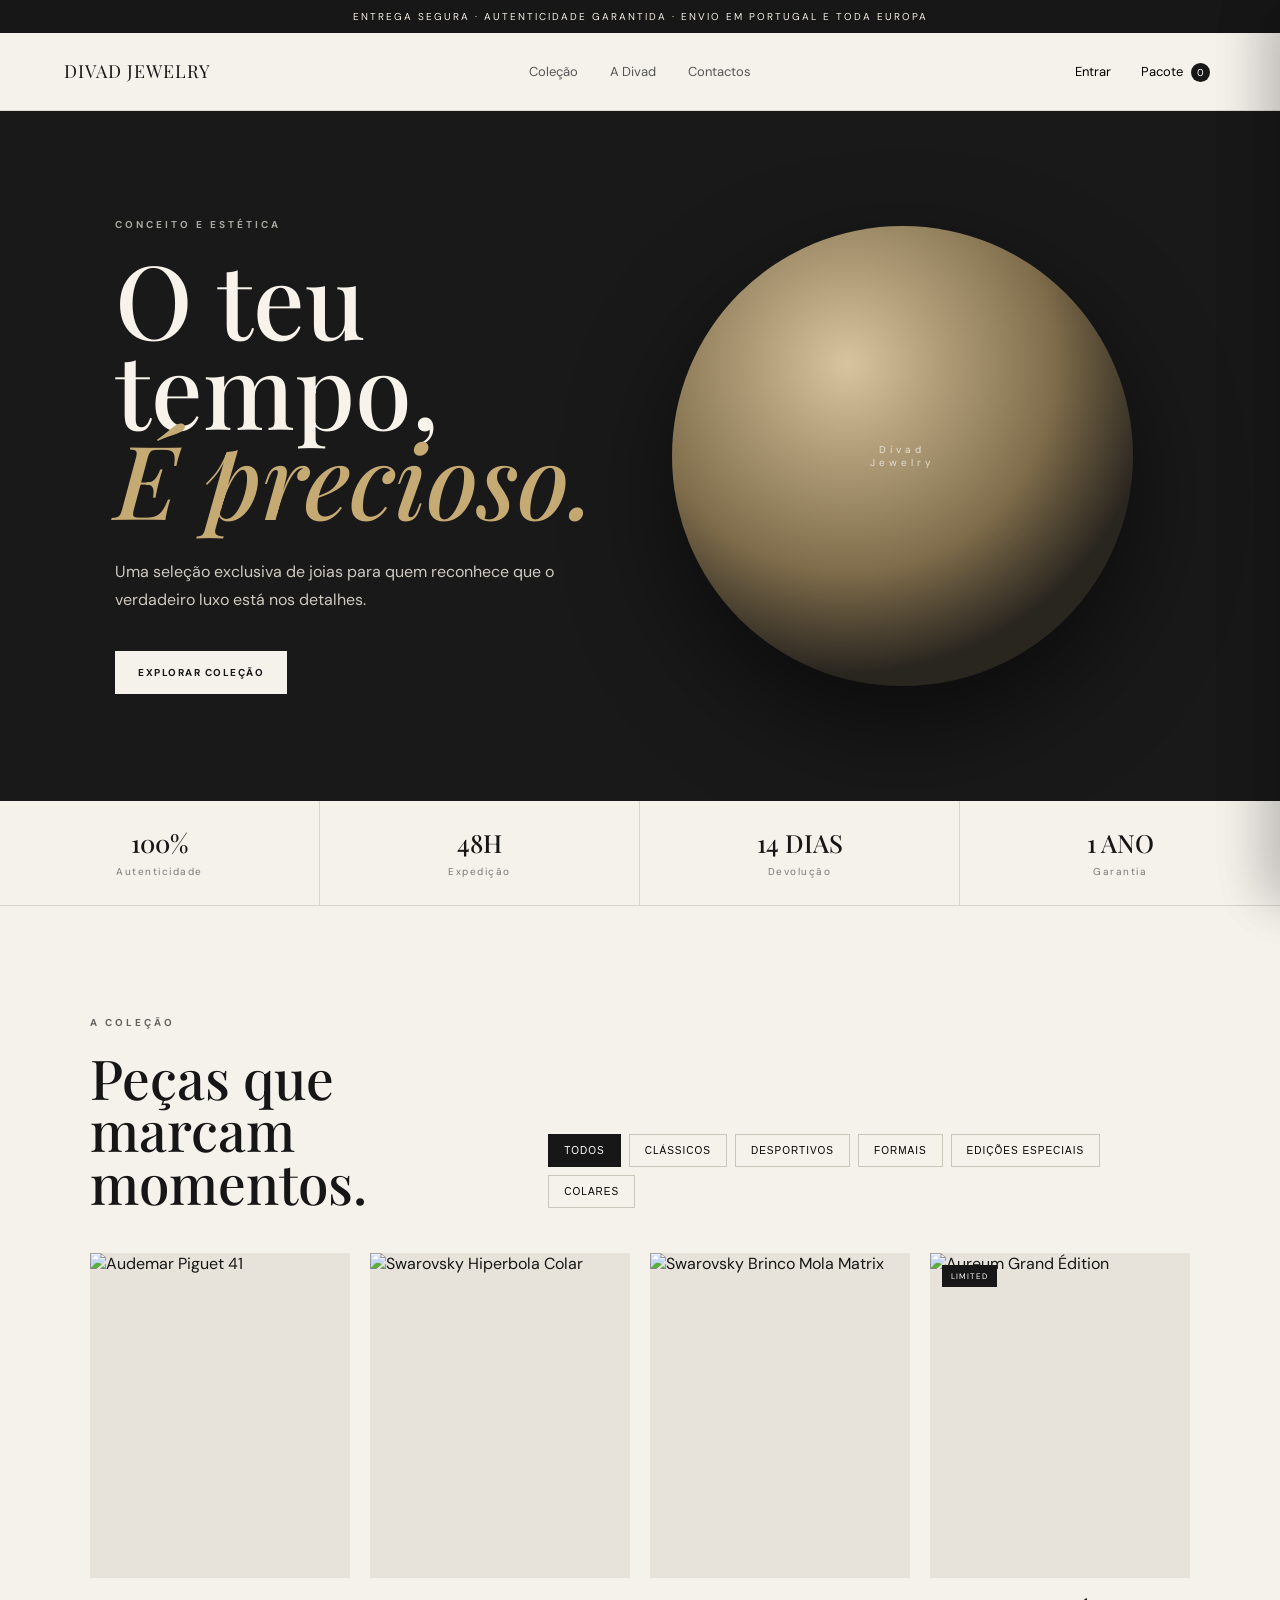
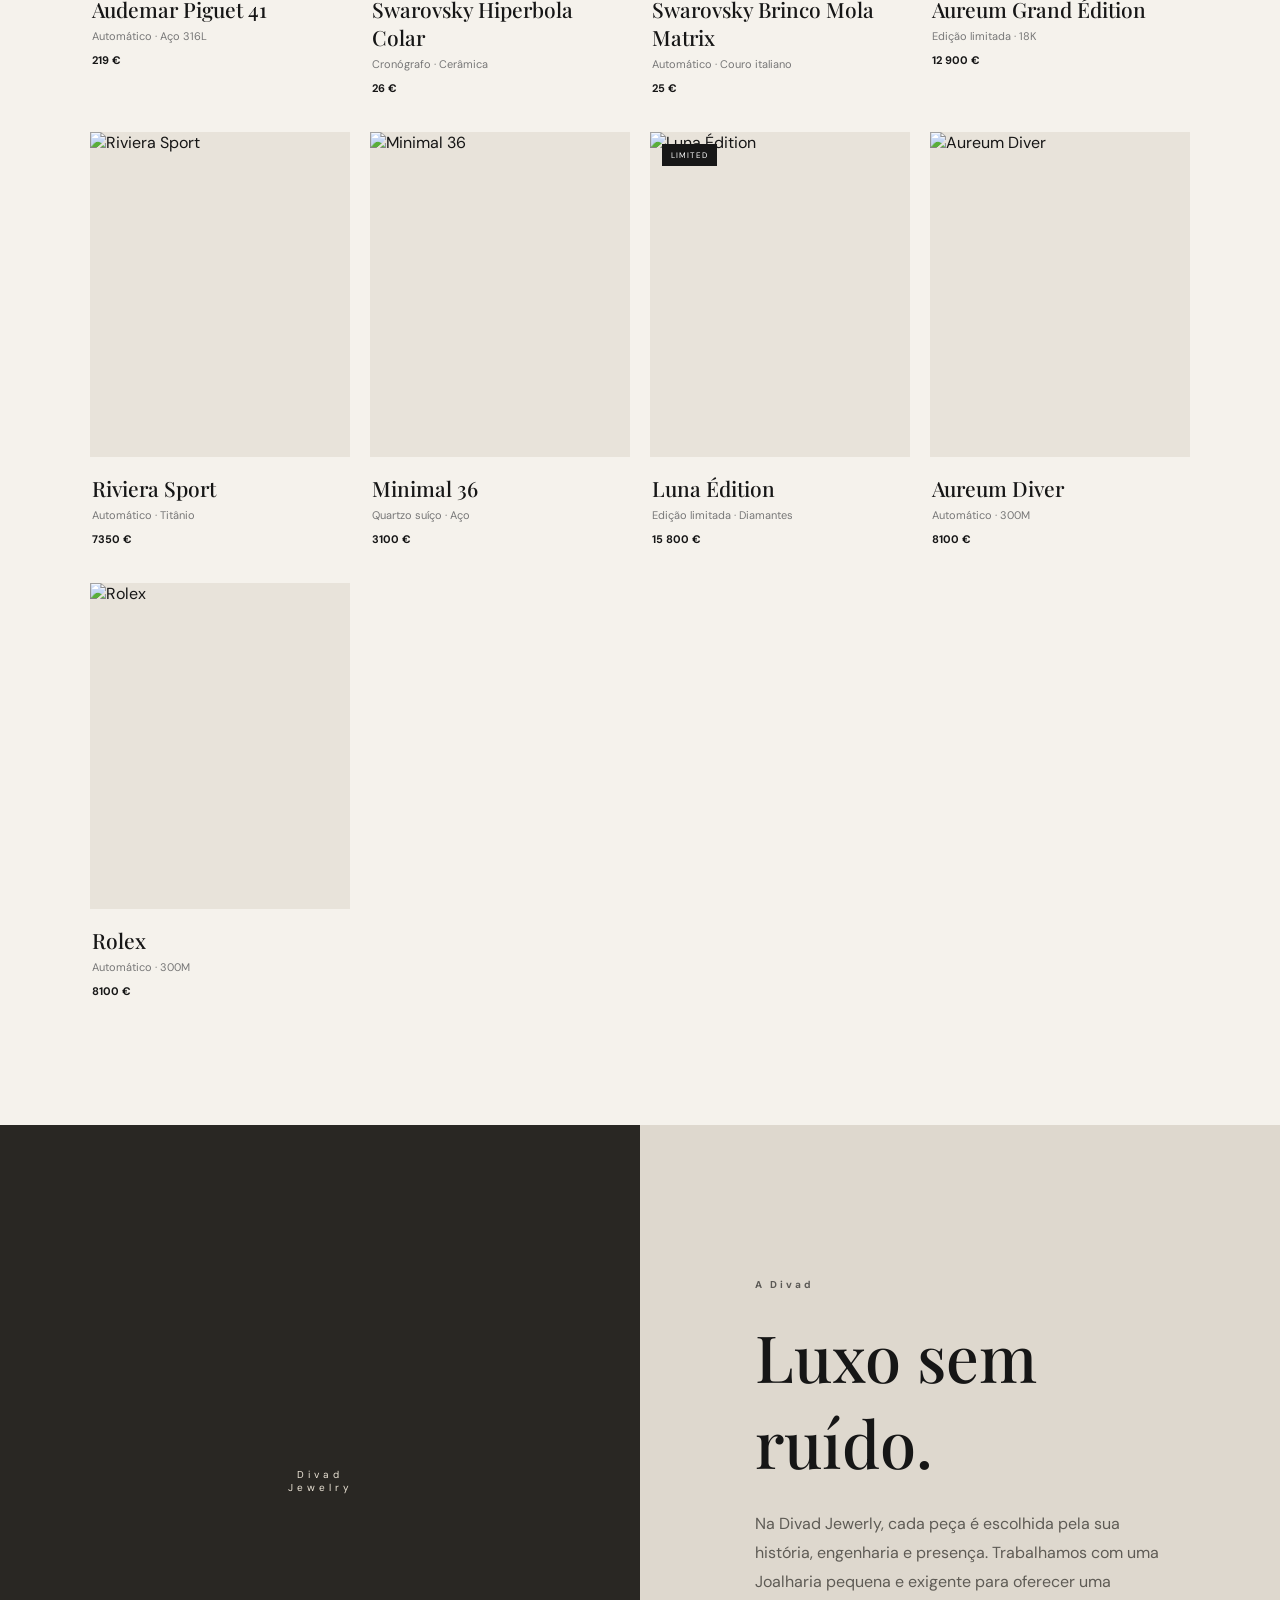
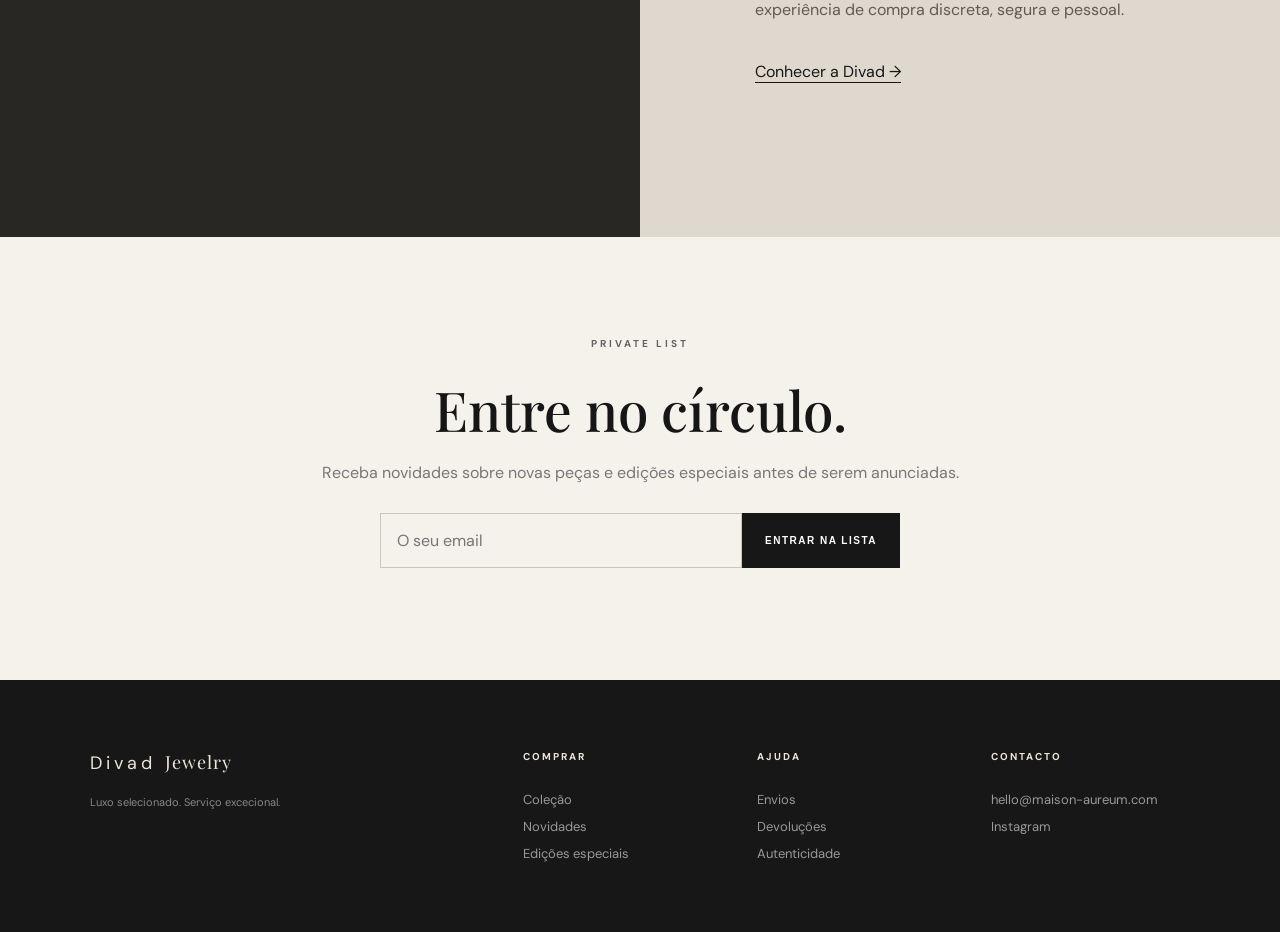
==== index.html @ ce894378 "Add files via upload" ====
<!DOCTYPE html>
<html lang="pt-PT">
<head>
  <meta charset="UTF-8">
  <meta name="viewport" content="width=device-width, initial-scale=1.0">
  <meta name="description" content="Maison Aureum — relógios de luxo selecionados.">
  <title>Divad Jewerly — Relógios de Luxo</title>
  <link rel="preconnect" href="https://fonts.googleapis.com">
  <link rel="preconnect" href="https://fonts.gstatic.com" crossorigin>
  <link href="https://fonts.googleapis.com/css2?family=DM+Sans:wght@400;500;600;700&family=Playfair+Display:wght@500;600&display=swap" rel="stylesheet">
  <link rel="stylesheet" href="style.css">
  <script src="https://identity.netlify.com/v1/netlify-identity-widget.js"></script>
</head>
<body>
  <div class="announcement">ENTREGA SEGURA · AUTENTICIDADE GARANTIDA · ENVIO EM PORTUGAL E TODA EUROPA </div>

  <header class="header">
    <a class="logo" href="#"><span> DIVAD JEWELRY</span></a>
    <nav>
      <a href="#colecao">Coleção</a>
      <a href="#sobre">A Divad</a>
      <a href="#contactos">Contactos</a>
    </nav>
    <div class="header-actions">
      <button class="cart-btn" id="accountBtn">Entrar</button>
      <button class="cart-btn" id="openCart">Pacote <span id="cartCount">0</span></button>
    </div>
  </header>

  <main>
    <section class="hero">
      <div class="hero-copy">
        <p class="eyebrow">CONCEITO E ESTÉTICA </p>
        <h1>O teu tempo,<br><em>É precioso.</em></h1>
        <p>Uma seleção exclusiva de joias para quem reconhece que o verdadeiro luxo está nos detalhes.</p>
        <a class="btn btn-light" href="#colecao">Explorar coleção</a>
      </div>
      <div class="hero-watch">
        <div class="watch-orb"></div>
        <div class="watch-placeholder">Divad <br>Jewelry</div>
      </div>
    </section>

    <section class="trust">
      <div><strong>100%</strong><span>Autenticidade</span></div>
      <div><strong>48H</strong><span>Expedição</span></div>
      <div><strong>14 DIAS</strong><span>Devolução</span></div>
      <div><strong>1 ANO</strong><span>Garantia</span></div>
    </section>

    <section class="collection" id="colecao">
      <div class="section-head">
        <div>
          <p class="eyebrow">A COLEÇÃO</p>
          <h2>Peças que marcam<br>momentos.</h2>
        </div>
        <div class="filters">
          <button class="filter active" data-filter="all">Todos</button>
          <button class="filter" data-filter="classic">Clássicos</button>
          <button class="filter" data-filter="sport">Desportivos</button>
           <button class="filter" data-filter="sport">Formais</button>
          <button class="filter" data-filter="limited">Edições especiais</button>
           <button class="filter" data-filter="colares">Colares</button>
        </div>
      </div>
      <div class="products" id="products"></div>
    </section>

    <section class="editorial" id="sobre">
      <div class="editorial-image">Divad<br>Jewelry</div>
      <div class="editorial-copy">
        <p class="eyebrow">A Divad</p>
        <h2>Luxo sem ruído.</h2>
        <p>Na Divad Jewerly, cada peça é escolhida pela sua história, engenharia e presença. Trabalhamos com uma Joalharia pequena e exigente para oferecer uma experiência de compra discreta, segura e pessoal.</p>
        <a class="text-link" href="#contactos">Conhecer a Divad →</a>
      </div>
    </section>

    <section class="newsletter">
      <p class="eyebrow">PRIVATE LIST</p>
      <h2>Entre no círculo.</h2>
      <p>Receba novidades sobre novas peças e edições especiais antes de serem anunciadas.</p>
      <form id="newsletterForm">
        <input type="email" placeholder="O seu email" required>
        <button class="btn btn-dark" type="submit">Entrar na lista</button>
      </form>
      <small id="newsletterMsg"></small>
    </section>
  </main>

  <footer id="contactos">
    <div class="footer-brand">Divad <span>Jewelry</span><p>Luxo selecionado. Serviço excecional.</p></div>
    <div><h4>Comprar</h4><a href="#colecao">Coleção</a><a href="#">Novidades</a><a href="#">Edições especiais</a></div>
    <div><h4>Ajuda</h4><a href="#">Envios</a><a href="#">Devoluções</a><a href="#">Autenticidade</a></div>
    <div><h4>Contacto</h4><a href="mailto:hello@maison-aureum.com">hello@maison-aureum.com</a><a href="https://www.instagram.com/divadjewerly.pt?utm_source=ig_web_button_share_sheet&stkn=ZDNlZDc0MzIxNw==">Instagram</a><a 
  </footer>

  <aside class="cart" id="cart">
    <div class="cart-head"><h3>O seu saco</h3><button id="closeCart">×</button></div>
    <div id="cartItems" class="cart-items"><p class="empty">O seu saco está vazio.</p></div>
    <div class="cart-total"><span>Total</span><strong id="cartTotal">€0</strong></div>
    <button class="btn btn-dark checkout" id="checkout">Finalizar compra</button>
    <small class="checkout-note">Pagamento seguro via PayPal ou MB WAY.</small>
  </aside>
  <aside class="cart account" id="accountPanel">
    <div class="cart-head"><h3>A minha conta</h3><button id="closeAccount">×</button></div>
    <div class="cart-items account-body">
      <p class="account-email" id="accountEmail"></p>
      <form id="profileForm">
        <label>Nome completo<input id="pf-name" type="text" autocomplete="name"></label>
        <label>Telefone<input id="pf-phone" type="tel" autocomplete="tel"></label>
        <label>Morada<input id="pf-address" type="text" autocomplete="street-address"></label>
        <label>Código Postal<input id="pf-zip" type="text" autocomplete="postal-code"></label>
        <label>Cidade<input id="pf-city" type="text" autocomplete="address-level2"></label>
        <label>País<input id="pf-country" type="text" autocomplete="country-name"></label>
        <button class="btn btn-dark" type="submit">Guardar dados</button>
        <small id="profileMsg"></small>
      </form>
    </div>
    <button class="text-link logout-link" id="logoutBtn">Terminar sessão</button>
  </aside>

  <div class="pquick" id="checkoutModal">
    <div class="pquick-box checkout-box">
      <button class="pquick-close" id="checkoutClose" aria-label="Fechar">×</button>
      <div class="checkout-content">
        <h3>Finalizar compra</h3>
        <p class="checkout-total">Total a pagar: <strong id="checkoutTotal">€0</strong></p>
        <div class="pay-methods">
          <button class="pay-method-btn" data-method="paypal">PayPal</button>
          <button class="pay-method-btn" data-method="mbway">MB WAY</button>
        </div>
        <div id="payPaypalBox" class="pay-box">
          <div id="paypal-button-container"></div>
        </div>
        <div id="payMbwayBox" class="pay-box">
          <label>Número de telemóvel (MB WAY)<input id="mbwayPhone" type="tel" placeholder="9xxxxxxxx" maxlength="9"></label>
          <button class="btn btn-dark" id="mbwayPayBtn">Pedir pagamento</button>
          <p id="mbwayStatus"></p>
        </div>
        <p id="checkoutMsg"></p>
      </div>
    </div>
  </div>

  <div class="overlay" id="overlay"></div>

  <div class="pquick" id="pquick">
    <div class="pquick-box">
      <button class="pquick-close" id="pquickClose" aria-label="Fechar">×</button>
      <div class="pquick-gallery">
        <div class="pquick-main">
          <img id="pquickMainImg" src="" alt="">
          <div class="pquick-nav" id="pquickNav">
            <button id="pquickPrev" aria-label="Foto anterior">‹</button>
            <button id="pquickNext" aria-label="Foto seguinte">›</button>
          </div>
        </div>
        <div class="pquick-thumbs" id="pquickThumbs"></div>
      </div>
      <div class="pquick-info">
        <h3 id="pquickName"></h3>
        <p id="pquickDesc"></p>
        <p class="price" id="pquickPrice"></p>
        <button class="btn btn-dark" id="pquickAdd">Adicionar ao saco</button>
      </div>
    </div>
  </div>

  <script src="script.js"></script>
</body>
</html>
---- style.css ----
*{box-sizing:border-box}html
{scroll-behavior:smooth}
body{margin:0;background:#f5f2ec;color:#161616;font-family:"DM Sans",sans-serif}
.announcement{background:#171717;color:#f4efe5;text-align:center;font-size:10px;letter-spacing:2px;padding:10px}
.header{height:78px;padding:0 5vw;display:flex;align-items:center;justify-content:space-between;border-bottom:1px solid #ddd7cd;background:#f5f2ec;position:sticky;top:0;z-index:10}
.logo{font-size:18px;letter-spacing:4px;color:#171717;text-decoration:none}
.logo span,.footer-brand span{font-family:"Playfair Display",serif;letter-spacing:1px}
nav{display:flex;gap:32px}
nav a,.footer-brand~div a{color:#555;text-decoration:none;font-size:13px}
.cart-btn{border:0;background:none;cursor:pointer;font:inherit;font-size:13px}
.cart-btn span{background:#171717;color:white;border-radius:50%;font-size:10px;padding:3px 6px;margin-left:5px}
.hero{min-height:690px;background:#191919;color:#f7f3ea;display:grid;grid-template-columns:1fr 1fr;padding:8vw 9vw;overflow:hidden}
.hero-copy{align-self:center;max-width:570px}
.eyebrow{font-size:10px;letter-spacing:3px;font-weight:700;margin:0 0 22px;opacity:.65}
.hero h1,h2{font-family:"Playfair Display",serif;font-weight:500}
.hero h1{font-size:clamp(58px,8vw,112px);line-height:.88;margin:0 0 35px}
.hero h1 em{font-weight:500;color:#c5aa73}
.hero-copy>p:not(.eyebrow){max-width:460px;line-height:1.7;color:#cfcac0;margin-bottom:38px}
.btn{border:0;padding:15px 23px;text-transform:uppercase;letter-spacing:1.5px;font-size:10px;font-weight:700;cursor:pointer;text-decoration:none;display:inline-block}
.btn-light{background:#f5f2ec;color:#161616}
.btn-dark{background:#171717;color:#fff}
.hero-watch{position:relative;display:grid;place-items:center}
.watch-orb{width:min(36vw,470px);height:min(36vw,470px);border-radius:50%;background:radial-gradient(circle at 38% 30%,#d8c49d,#806d4b 48%,#29251f 72%);box-shadow:0 40px 100px #0008}
.watch-placeholder{position:absolute;text-align:center;letter-spacing:4px;font-size:10px;color:#fff;opacity:.7}
.trust{display:grid;grid-template-columns:repeat(4,1fr);border-bottom:1px solid #d9d3c9}
.trust div{padding:25px;text-align:center;border-right:1px solid #d9d3c9}
.trust div:last-child{border:0}
.trust strong{display:block;font-family:"Playfair Display";font-size:25px;font-weight:500}
.trust span{font-size:10px;letter-spacing:1.5px;color:#777}
.collection{padding:110px 7vw}
.section-head{display:flex;justify-content:space-between;align-items:end;margin-bottom:45px}
.section-head h2{font-size:55px;line-height:.95;margin:0}
.filters{display:flex;gap:8px;flex-wrap:wrap}
.filter{background:transparent;border:1px solid #ccc5ba;padding:10px 15px;font-size:10px;letter-spacing:1px;text-transform:uppercase;cursor:pointer}
.filter.active{background:#171717;color:#fff;border-color:#171717}
.products{display:grid;grid-template-columns:repeat(4,1fr);gap:20px}
.product{cursor:pointer}
.product-img{aspect-ratio:4/5;background:#e8e3da;display:grid;place-items:center;position:relative;overflow:hidden}
.product-img:after{content:"";width:58%;height:58%;border-radius:50%;background:radial-gradient(circle,#b8a276,#5d513c);box-shadow:0 25px 40px #5554}
.product-img:has(img):after{display:none}
.product-img img{position:absolute;inset:0;width:100%;height:100%;object-fit:cover;z-index:0}
.badge{position:absolute;top:12px;left:12px;background:#171717;color:white;padding:6px 9px;font-size:8px;letter-spacing:1px}
.product-info{padding:17px 2px}
.product-info h3{font-family:"Playfair Display";font-size:21px;font-weight:500;margin:0 0 6px}
.product-info p{font-size:11px;color:#777;margin:0}
.price{font-weight:700!important;color:#171717!important;margin-top:10px!important}
.editorial{display:grid;grid-template-columns:1fr 1fr;min-height:600px;background:#ded8ce}
.editorial-image{display:grid;place-items:center;background:#292723;color:#eee7d9;letter-spacing:4px;font-size:10px;text-align:center}
.editorial-copy{padding:12vw 9vw;align-self:center}
.editorial-copy h2{font-size:65px;margin:0 0 25px}
.editorial-copy>p:not(.eyebrow){max-width:470px;line-height:1.8;color:#5e5b55}
.text-link{display:inline-block;color:#171717;margin-top:20px;text-decoration:none;border-bottom:1px solid}
.newsletter{text-align:center;padding:100px 20px}
.newsletter h2{font-size:55px;margin:0 0 15px}
.newsletter>p:not(.eyebrow){color:#777}
.newsletter form{display:flex;max-width:520px;margin:30px auto 0}
.newsletter input{flex:1;border:1px solid #ccc5ba;background:transparent;padding:16px;font:inherit}
.newsletter small{display:block;margin-top:12px;color:#777}
footer{background:#171717;color:#eee7d9;display:grid;grid-template-columns:2fr repeat(3,1fr);gap:35px;padding:70px 7vw}
.footer-brand{font-size:18px;letter-spacing:4px}
.footer-brand p{font-size:11px;letter-spacing:0;color:#888;margin-top:20px}
.footer-brand~div h4{font-size:10px;letter-spacing:2px;text-transform:uppercase;margin:0 0 18px}
.footer-brand~div{display:flex;flex-direction:column;gap:10px}
.footer-brand~div a{color:#999}
.cart{position:fixed;z-index:30;right:0;top:0;height:100vh;width:min(430px,100%);background:#f5f2ec;padding:28px;transform:translateX(100%);transition:.3s;box-shadow:-15px 0 50px #0002}
.cart.open{transform:none}
.cart-head{display:flex;justify-content:space-between;align-items:center;border-bottom:1px solid #d8d1c6;padding-bottom:20px}
.cart-head h3{font-family:"Playfair Display";font-size:28px;margin:0}
.cart-head button{border:0;background:none;font-size:28px;cursor:pointer}
.cart-items{padding:20px 0;min-height:55vh}
.empty{text-align:center;color:#888;margin-top:100px}
.cart-row{display:grid;grid-template-columns:70px 1fr auto;gap:14px;align-items:center;margin-bottom:18px}.cart-thumb{width:70px;height:85px;background:#ddd6ca}
.cart-row h4{font-family:"Playfair Display";font-size:17px;margin:0 0 5px}
.cart-row p{font-size:11px;color:#777;margin:0}
.remove{border:0;background:none;color:#888;cursor:pointer}
.cart-total{display:flex;justify-content:space-between;border-top:1px solid #d8d1c6;padding:18px 0;font-size:14px}
.checkout{width:100%}
.checkout-note{display:block;text-align:center;color:#888;margin-top:10px}.overlay{position:fixed;inset:0;background:#0007;z-index:20;display:none}
.overlay.show{display:block}@media(max-width:850px){nav{display:none}.hero{grid-template-columns:1fr;min-height:auto;padding:80px 8vw}
.hero-watch{margin-top:70px}
.watch-orb{width:70vw;height:70vw}
.products{grid-template-columns:repeat(2,1fr)}
.section-head{display:block}
.filters{margin-top:30px}
.editorial{grid-template-columns:1fr}
.editorial-image{min-height:400px}
.trust{grid-template-columns:repeat(2,1fr)}
.trust div:nth-child(2){border-right:0}
.trust div:nth-child(-n+2){border-bottom:1px solid #d9d3c9}
footer{grid-template-columns:1fr 1fr}}@media(max-width:520px){.header{padding:0 20px}.hero h1{font-size:58px}
.section-head h2,.editorial-copy h2,.newsletter h2{font-size:44px}
.products{grid-template-columns:1fr 1fr;gap:12px}
.product-info h3{font-size:17px}
.collection{padding:75px 20px}
.editorial-copy{padding:75px 25px}
.newsletter form{display:block}
.newsletter input,.newsletter .btn{width:100%}footer{grid-template-columns:1fr;padding:55px 25px}
.trust div{padding:20px 10px}}
/* --- Cart thumbnail image --- */
.cart-thumb{overflow:hidden}
.cart-thumb img{width:100%;height:100%;object-fit:cover;display:block}

/* --- Product quick-view gallery --- */
.pquick{position:fixed;inset:0;z-index:30;display:none;place-items:center;padding:4vw}
.pquick.open{display:grid}
.pquick-box{background:#f5f2ec;max-width:920px;width:100%;max-height:90vh;overflow:auto;display:grid;grid-template-columns:1.1fr 1fr;position:relative;box-shadow:0 30px 80px #0006}
.pquick-close{position:absolute;top:10px;right:14px;border:0;background:none;font-size:30px;line-height:1;cursor:pointer;color:#171717;z-index:2}
.pquick-gallery{background:#e8e3da;display:flex;flex-direction:column}
.pquick-main{position:relative;aspect-ratio:4/5;background:#e8e3da;display:grid;place-items:center;overflow:hidden}
.pquick-main img{width:100%;height:100%;object-fit:cover}
.pquick-nav{position:absolute;inset:0;display:flex;align-items:center;justify-content:space-between;padding:0 10px;pointer-events:none}
.pquick-nav button{pointer-events:auto;width:38px;height:38px;border-radius:50%;border:0;background:#fffc;font-size:20px;cursor:pointer}
.pquick-thumbs{display:flex;gap:8px;padding:12px;flex-wrap:wrap}
.pquick-thumb{width:60px;height:70px;border:2px solid transparent;padding:0;cursor:pointer;background:#ddd6ca;overflow:hidden;border-radius:2px}
.pquick-thumb img{width:100%;height:100%;object-fit:cover;display:block}
.pquick-thumb.active{border-color:#171717}
.pquick-info{padding:40px 34px;display:flex;flex-direction:column;align-items:flex-start}
.pquick-info h3{font-family:"Playfair Display";font-size:26px;font-weight:500;margin:0 0 10px}
.pquick-info p{font-size:13px;color:#777;margin:0 0 14px}
.pquick-info .price{margin-bottom:26px!important}
.pquick-info .btn{width:100%}
@media(max-width:700px){.pquick-box{grid-template-columns:1fr}.pquick-box{max-height:94vh}}

/* --- Header actions (account + cart) --- */
.header-actions{display:flex;align-items:center;gap:18px}

/* --- Account panel / profile form --- */
.account-email{font-size:12px;color:#777;margin:0 0 22px}
#profileForm{display:flex;flex-direction:column;gap:16px}
#profileForm label{font-size:11px;letter-spacing:1px;color:#777;display:flex;flex-direction:column;gap:6px}
#profileForm input{font:inherit;font-size:14px;padding:11px 12px;border:1px solid #d8d1c6;background:#fff;color:#161616}
#profileForm input:focus{outline:2px solid #171717;outline-offset:1px}
#profileForm .btn{margin-top:6px}
#profileMsg{color:#5e8f5e;font-size:12px}
.logout-link{display:block;width:100%;text-align:center;border:0;background:none;padding:14px 0 4px;cursor:pointer;color:#888;font-size:12px;text-decoration:underline}

/* --- Checkout modal --- */
.checkout-box{grid-template-columns:1fr;max-width:480px}
.checkout-content{padding:44px 34px}
.checkout-content h3{font-family:"Playfair Display";font-size:24px;font-weight:500;margin:0 0 10px}
.checkout-total{font-size:14px;color:#555;margin:0 0 24px}
.checkout-total strong{color:#171717}
.pay-methods{display:flex;gap:10px;margin-bottom:22px}
.pay-method-btn{flex:1;padding:12px;border:1px solid #d8d1c6;background:#fff;font:inherit;font-size:13px;letter-spacing:.5px;cursor:pointer}
.pay-method-btn.active{background:#171717;color:#fff;border-color:#171717}
.pay-box{display:none}
.pay-box.active{display:block}
.pay-box label{font-size:11px;letter-spacing:1px;color:#777;display:flex;flex-direction:column;gap:6px;margin-bottom:14px}
.pay-box input{font:inherit;font-size:14px;padding:11px 12px;border:1px solid #d8d1c6;background:#fff;color:#161616;width:100%}
#mbwayStatus{font-size:12px;color:#777;margin-top:10px}
#checkoutMsg{font-size:13px;margin-top:18px}
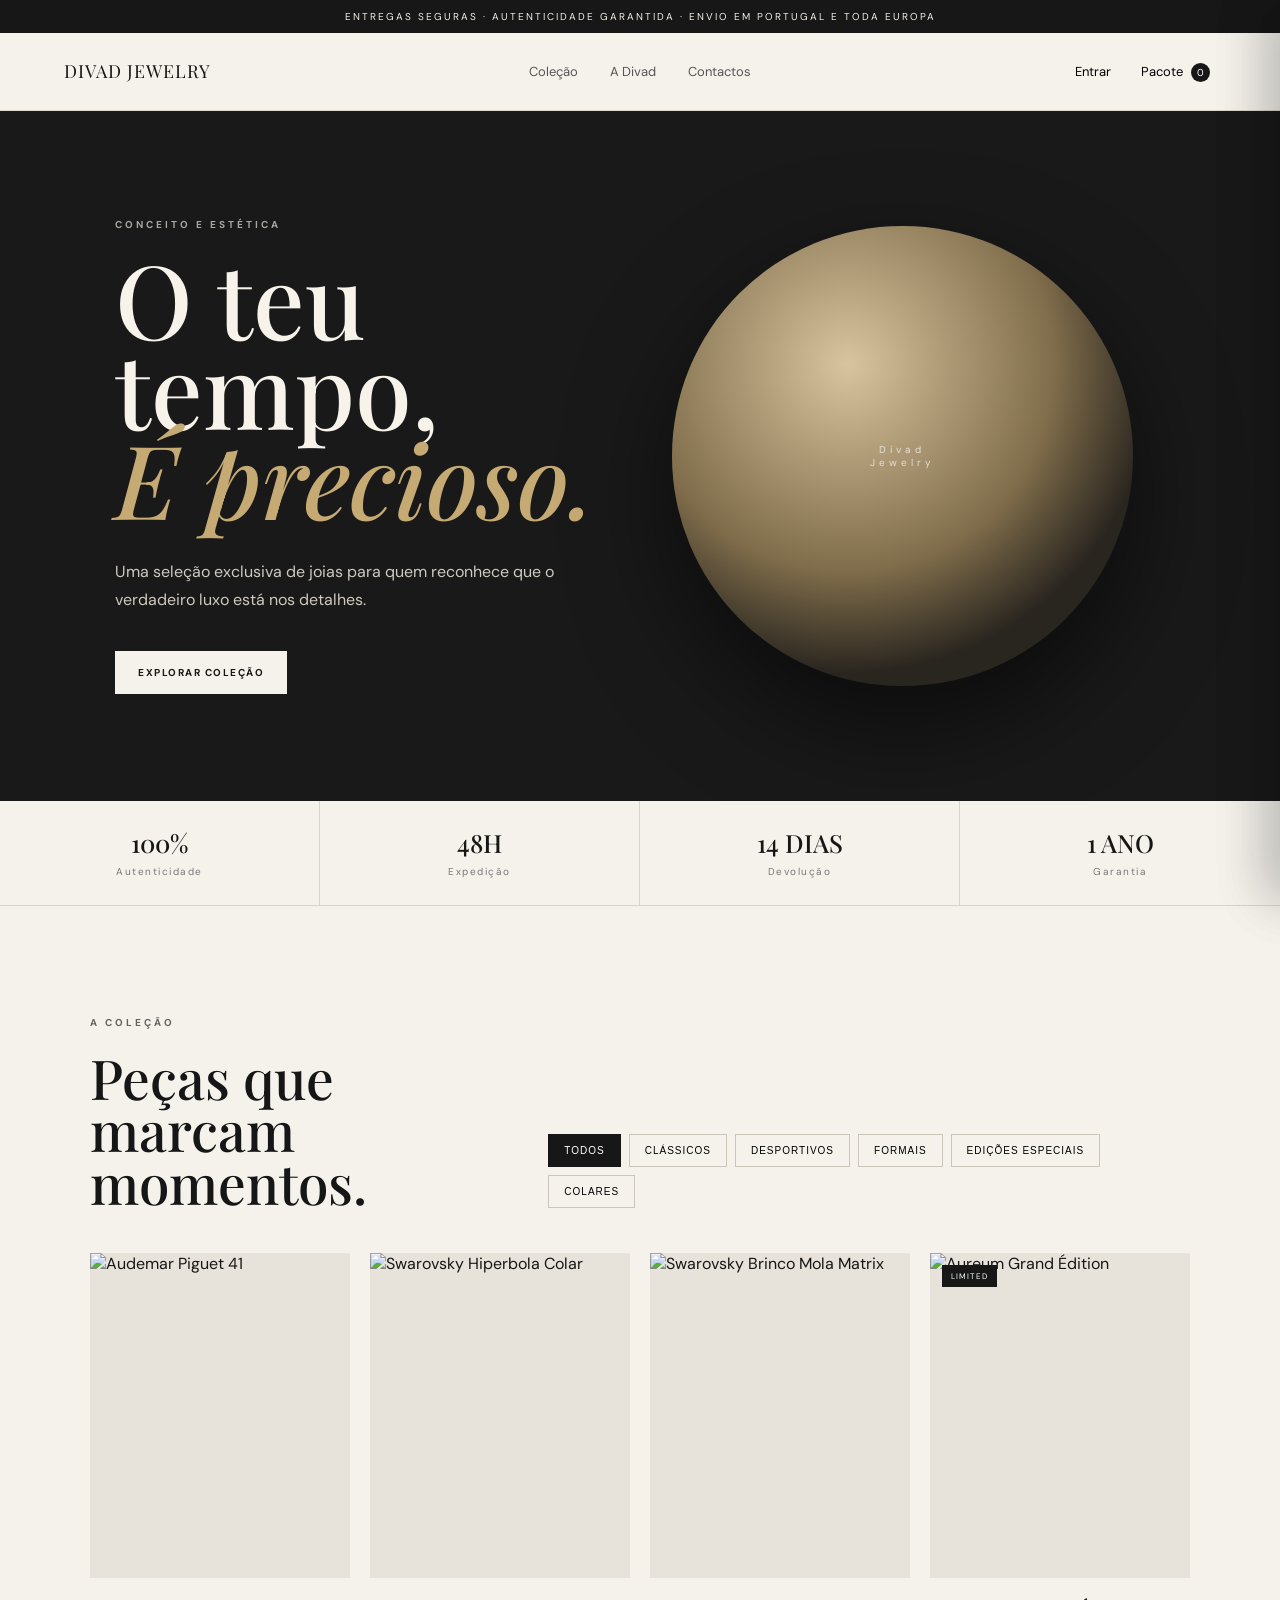
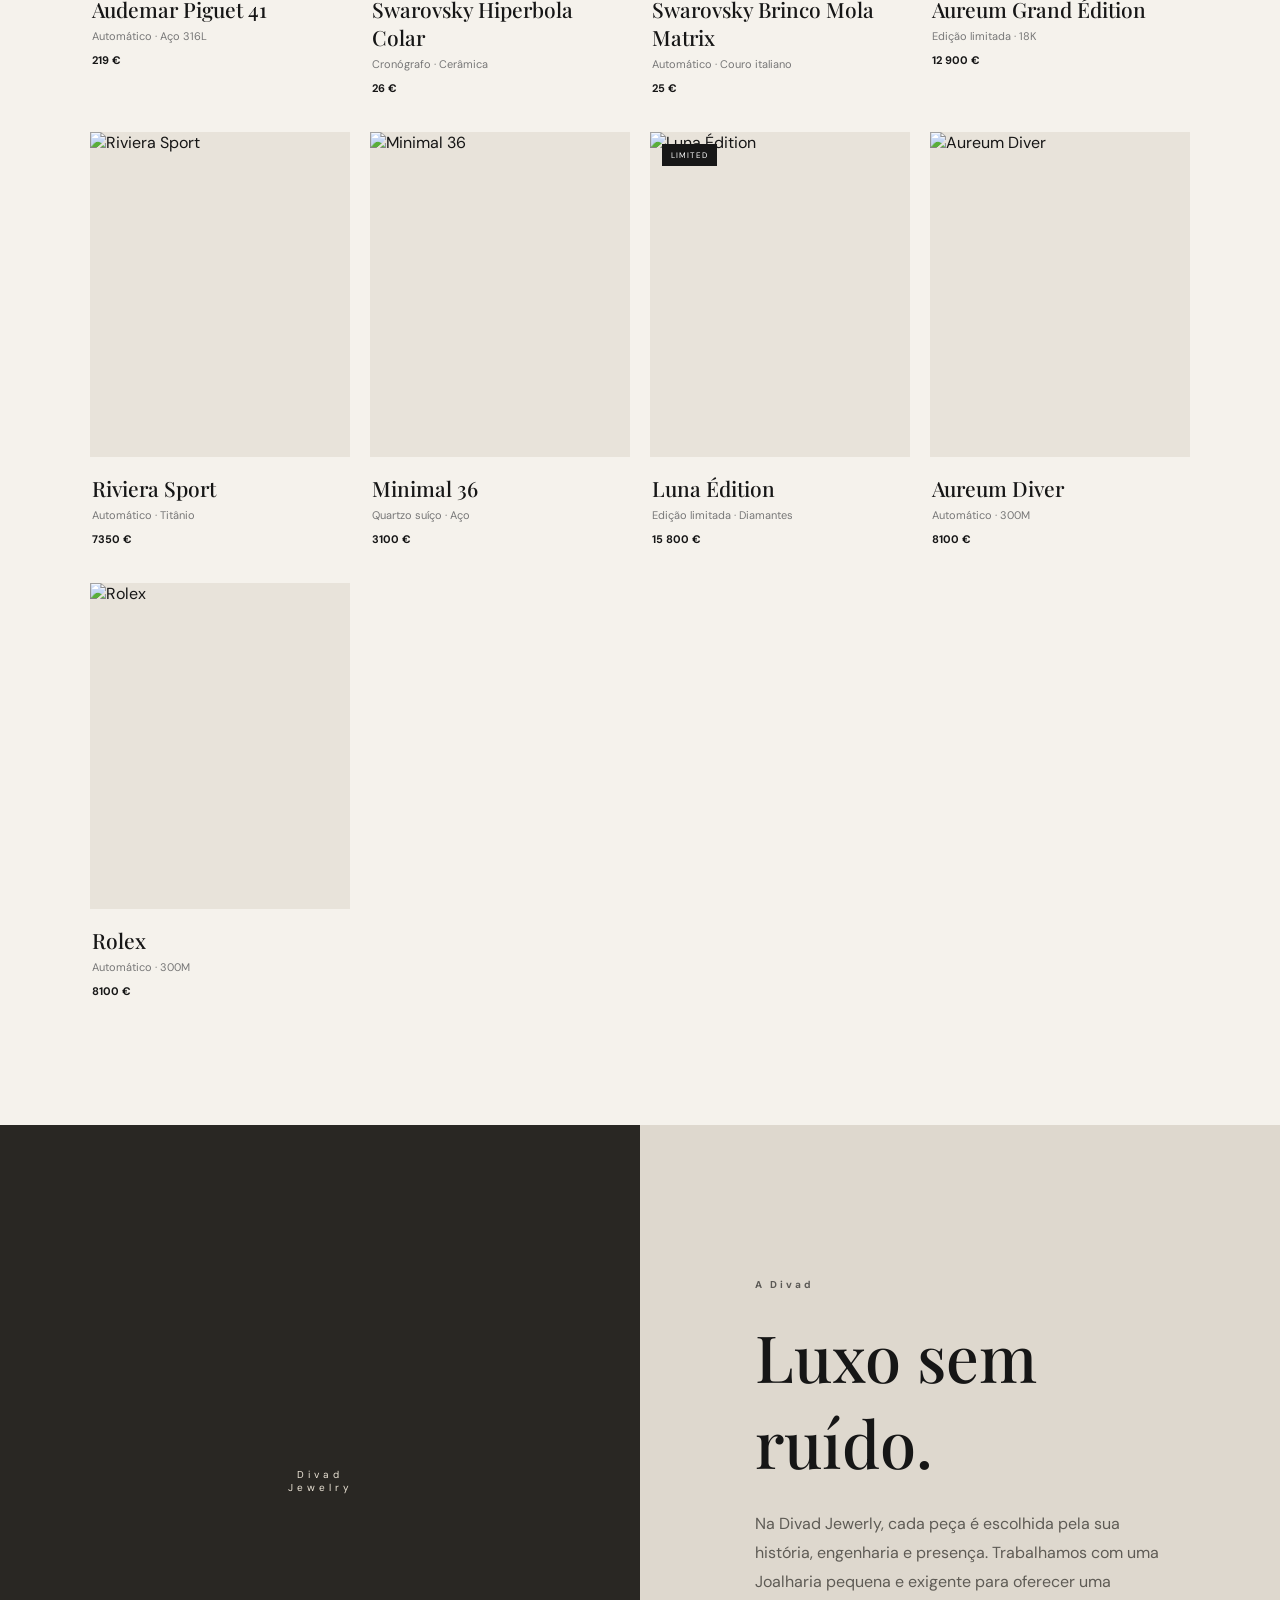
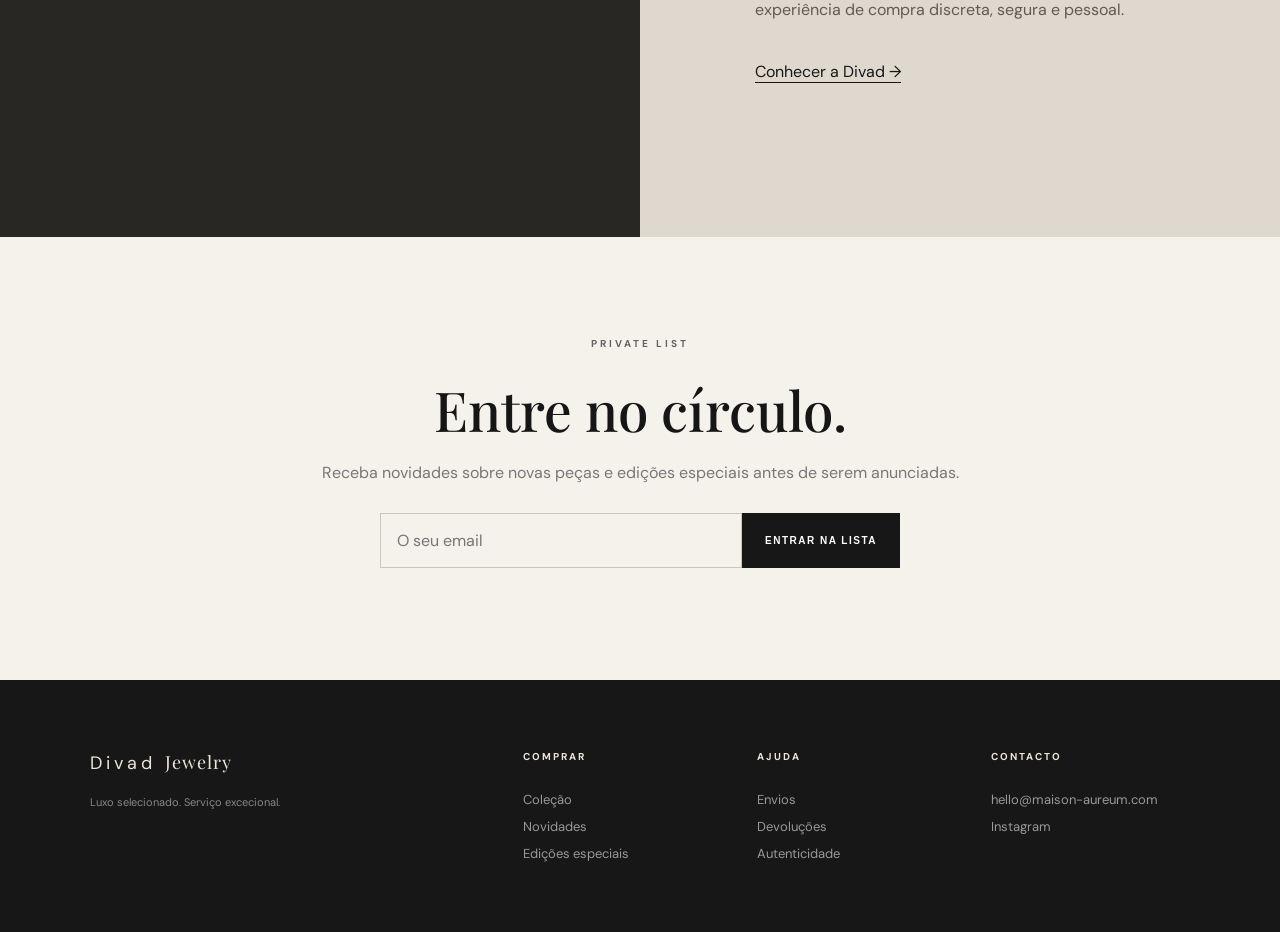
==== commit 696d5c5f: "PRIMEIRA ALTERAÇÃO" ====
--- a/index.html
+++ b/index.html
@@ -12,7 +12,7 @@
   <script src="https://identity.netlify.com/v1/netlify-identity-widget.js"></script>
 </head>
 <body>
-  <div class="announcement">ENTREGA SEGURA · AUTENTICIDADE GARANTIDA · ENVIO EM PORTUGAL E TODA EUROPA </div>
+  <div class="announcement">ENTREGAS SEGURAS · AUTENTICIDADE GARANTIDA · ENVIO EM PORTUGAL E TODA EUROPA </div>
 
   <header class="header">
     <a class="logo" href="#"><span> DIVAD JEWELRY</span></a>
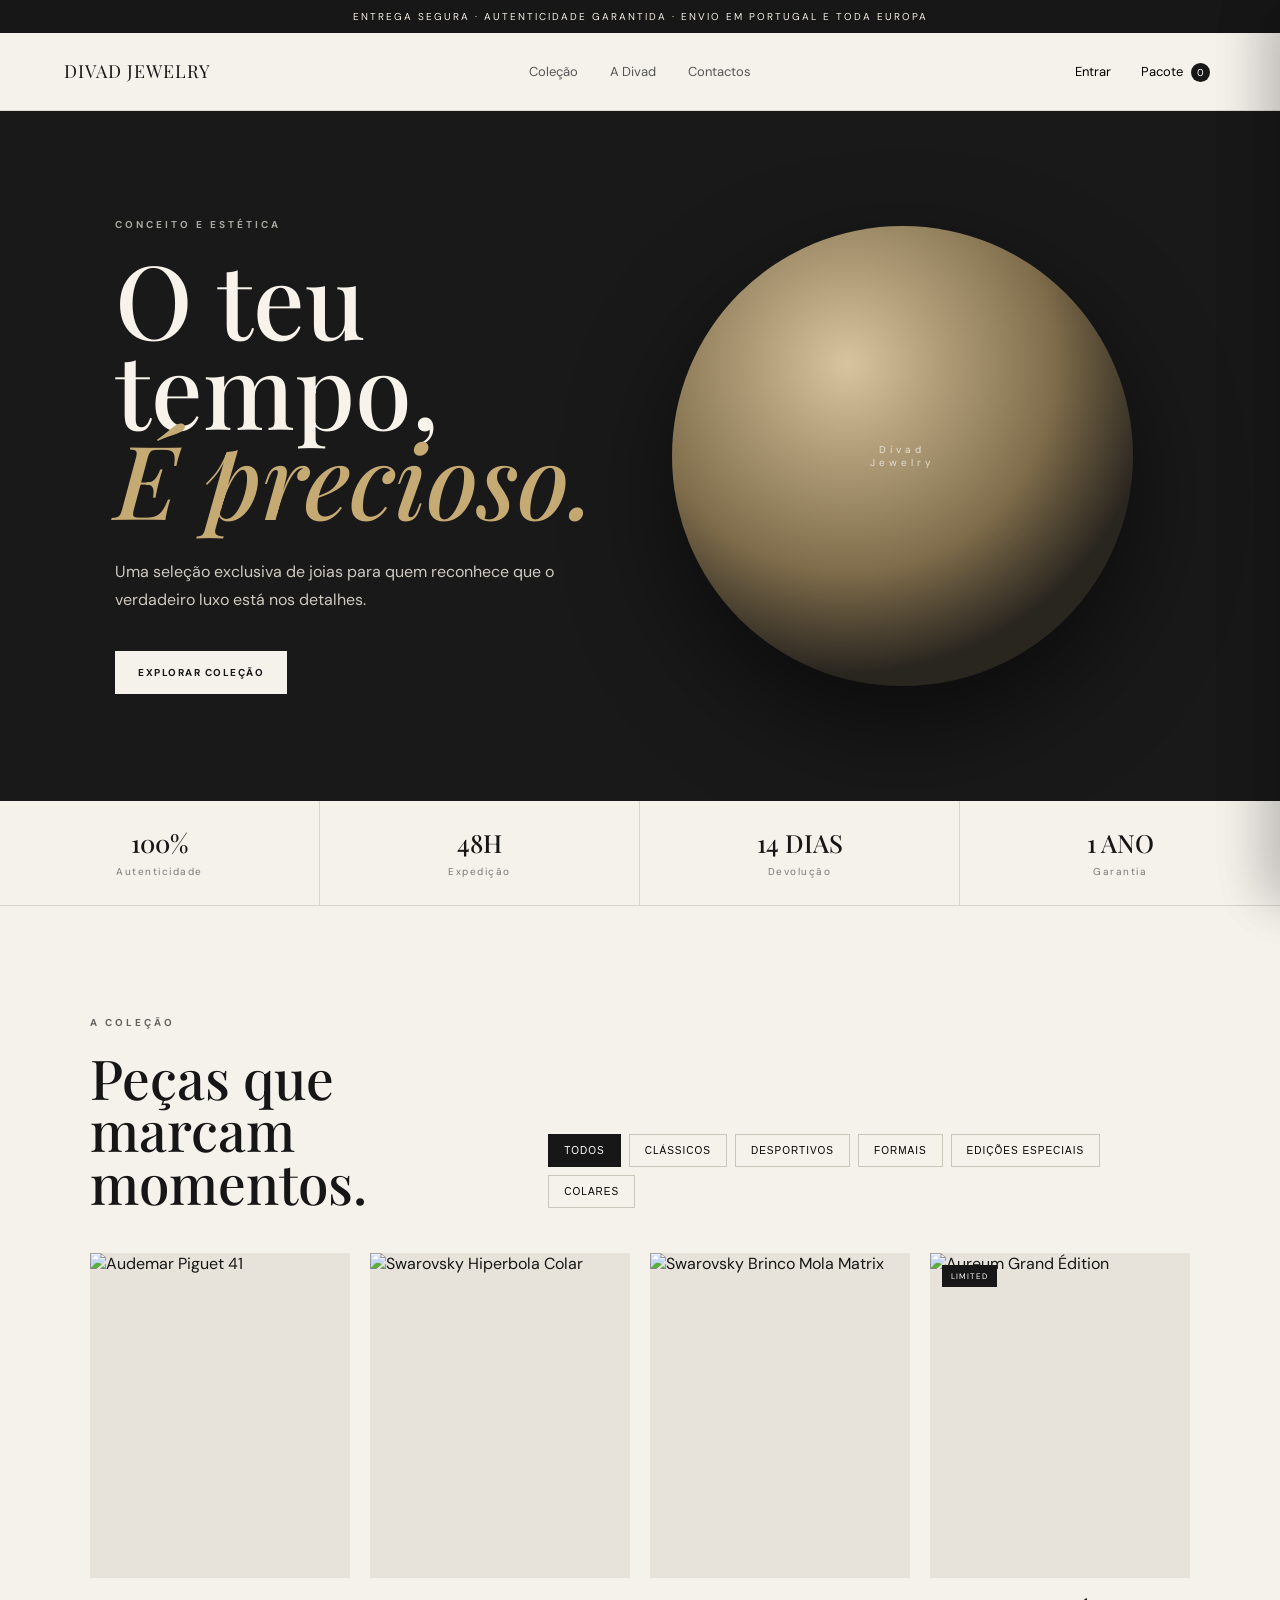
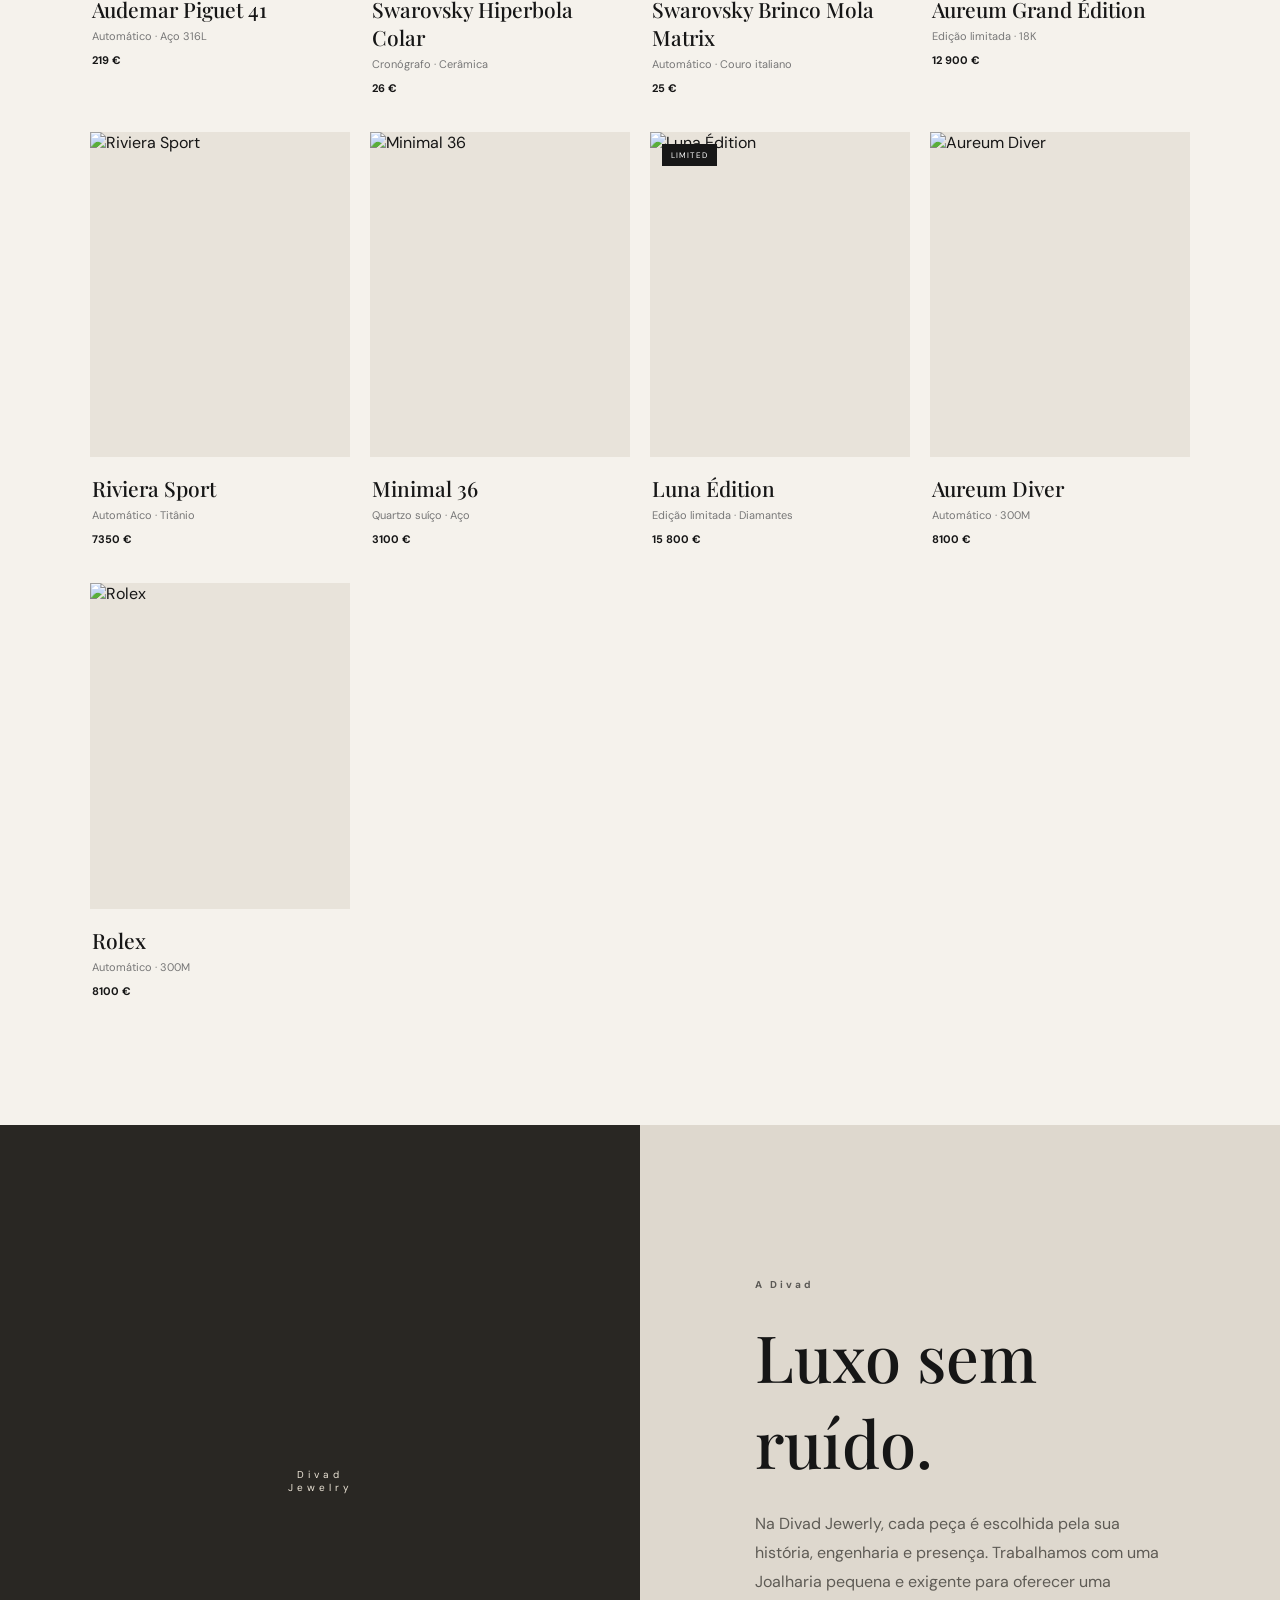
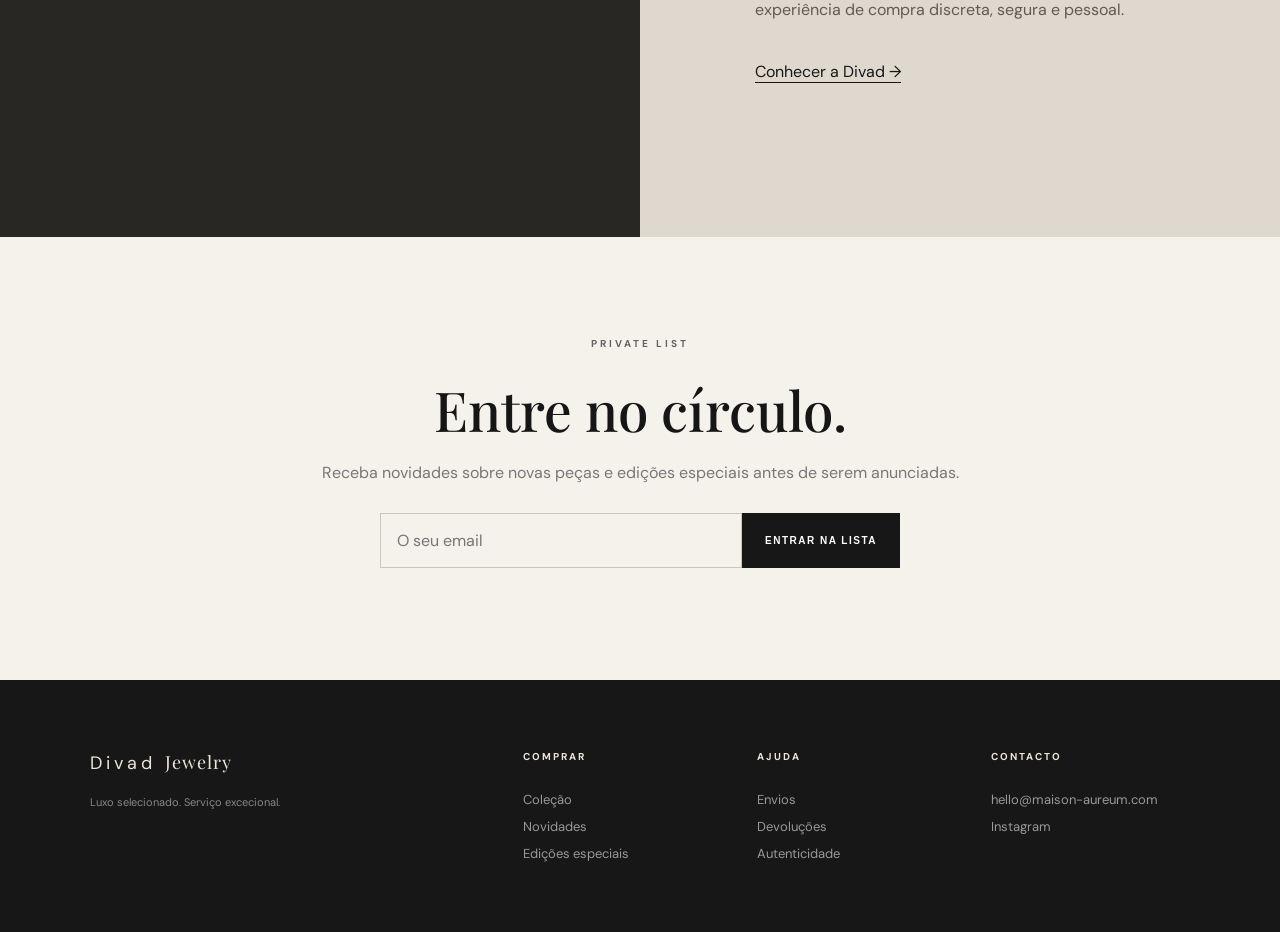
==== commit 3bba33d1: "primeira mudança" ====
--- a/index.html
+++ b/index.html
@@ -12,7 +12,7 @@
   <script src="https://identity.netlify.com/v1/netlify-identity-widget.js"></script>
 </head>
 <body>
-  <div class="announcement">ENTREGAS SEGURAS · AUTENTICIDADE GARANTIDA · ENVIO EM PORTUGAL E TODA EUROPA </div>
+  <div class="announcement">ENTREGA SEGURA · AUTENTICIDADE GARANTIDA · ENVIO EM PORTUGAL E TODA EUROPA </div>
 
   <header class="header">
     <a class="logo" href="#"><span> DIVAD JEWELRY</span></a>
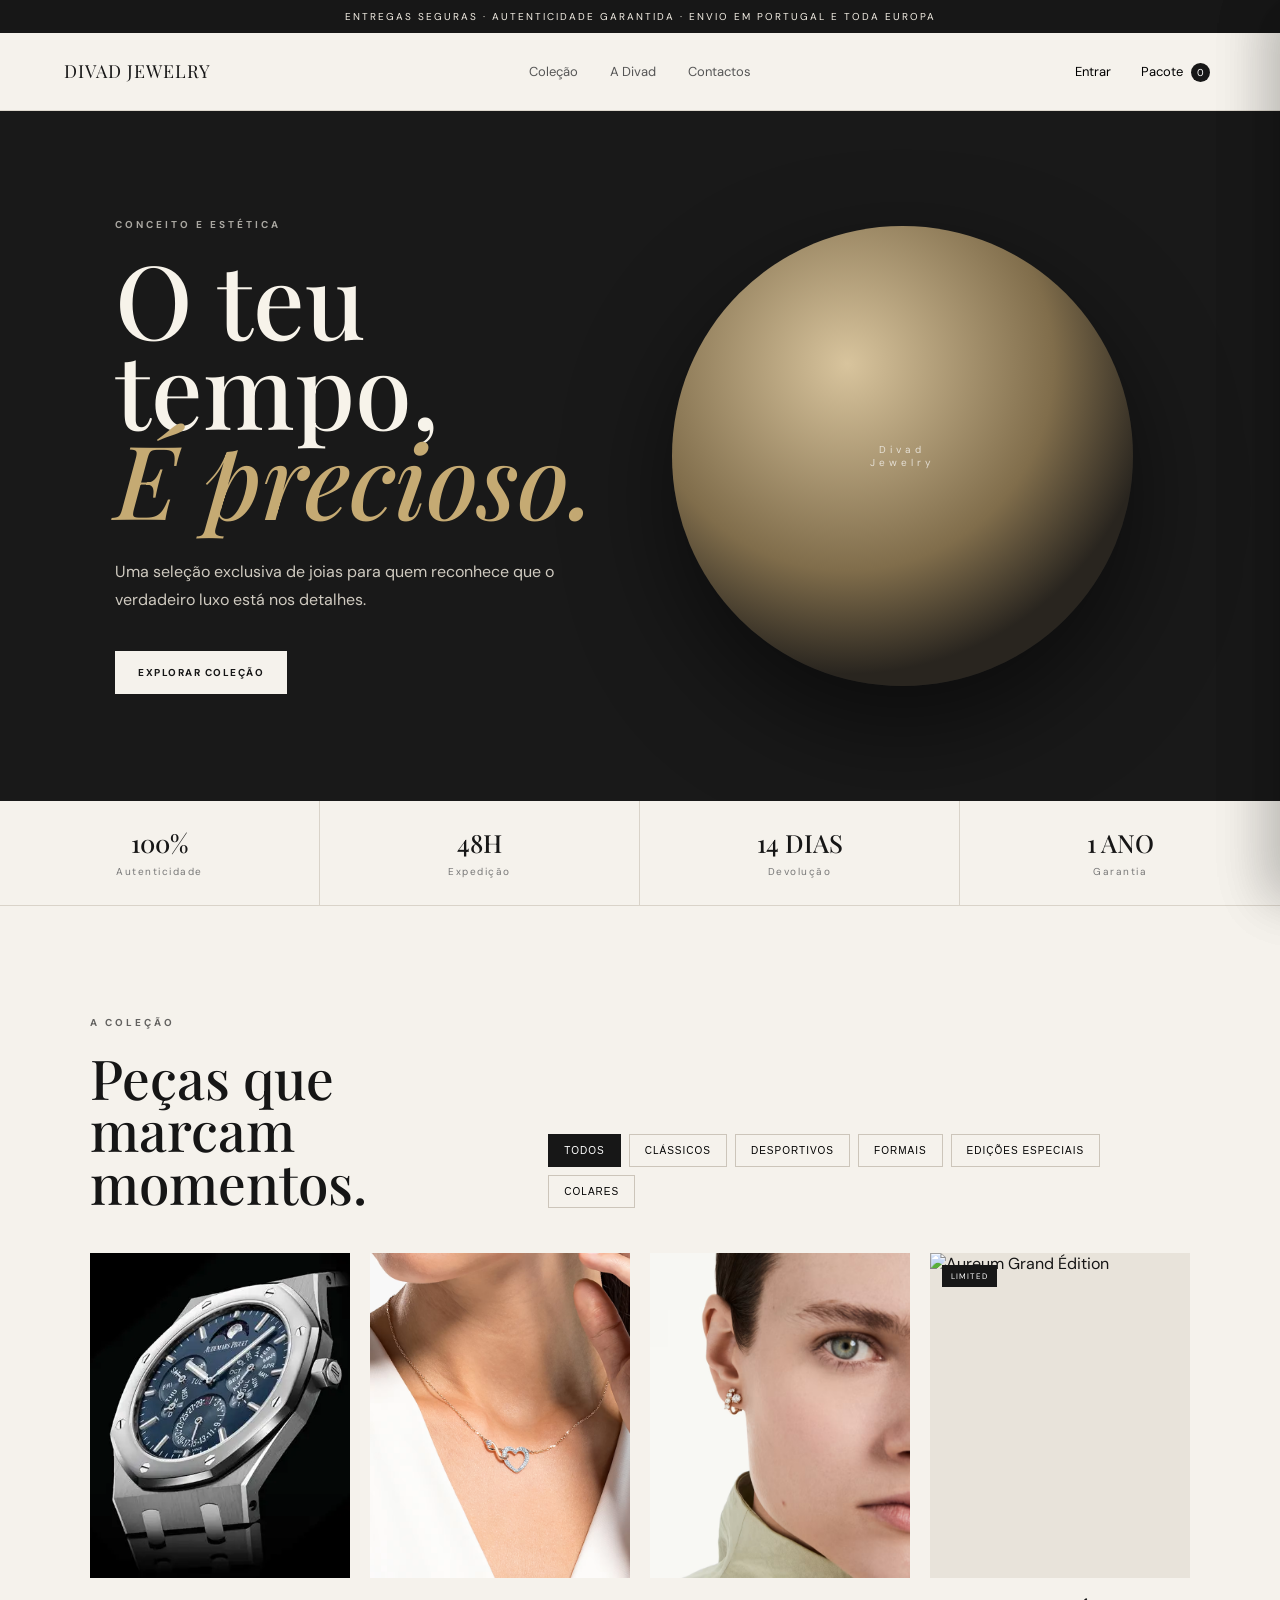
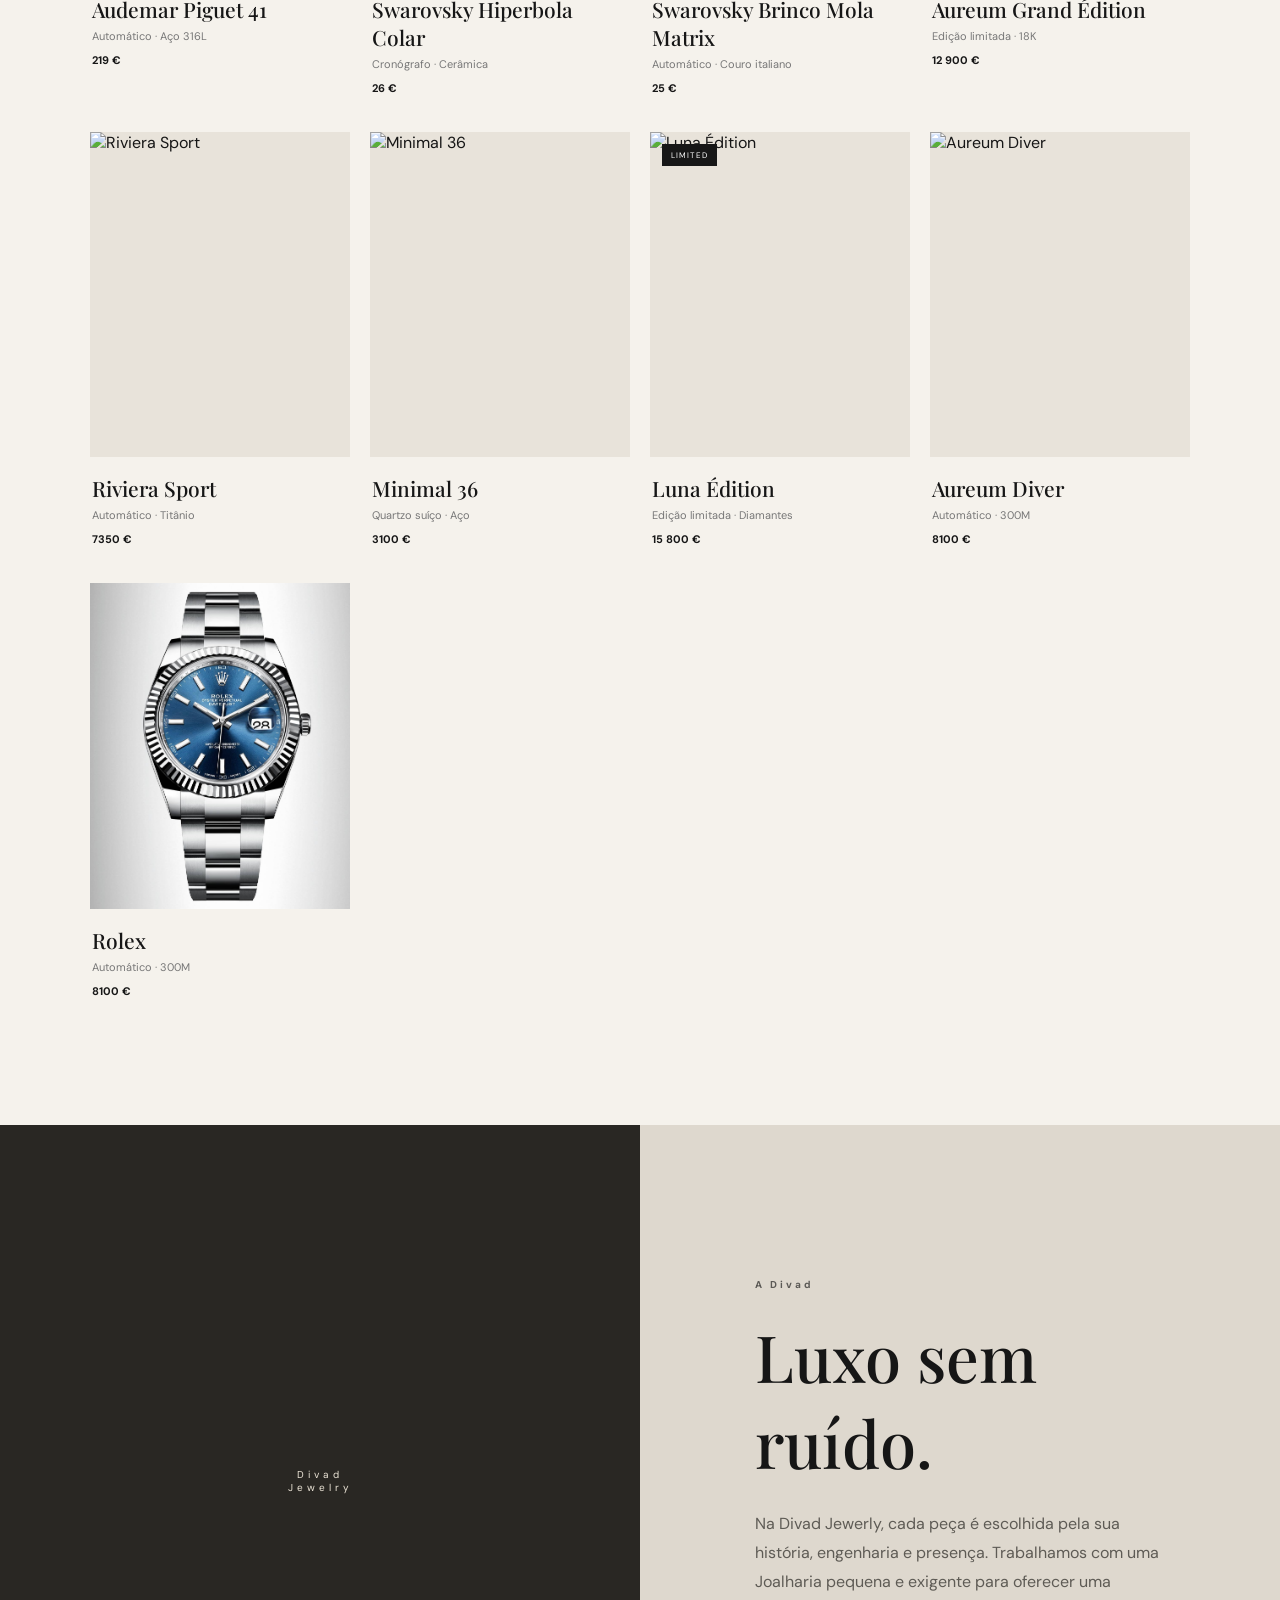
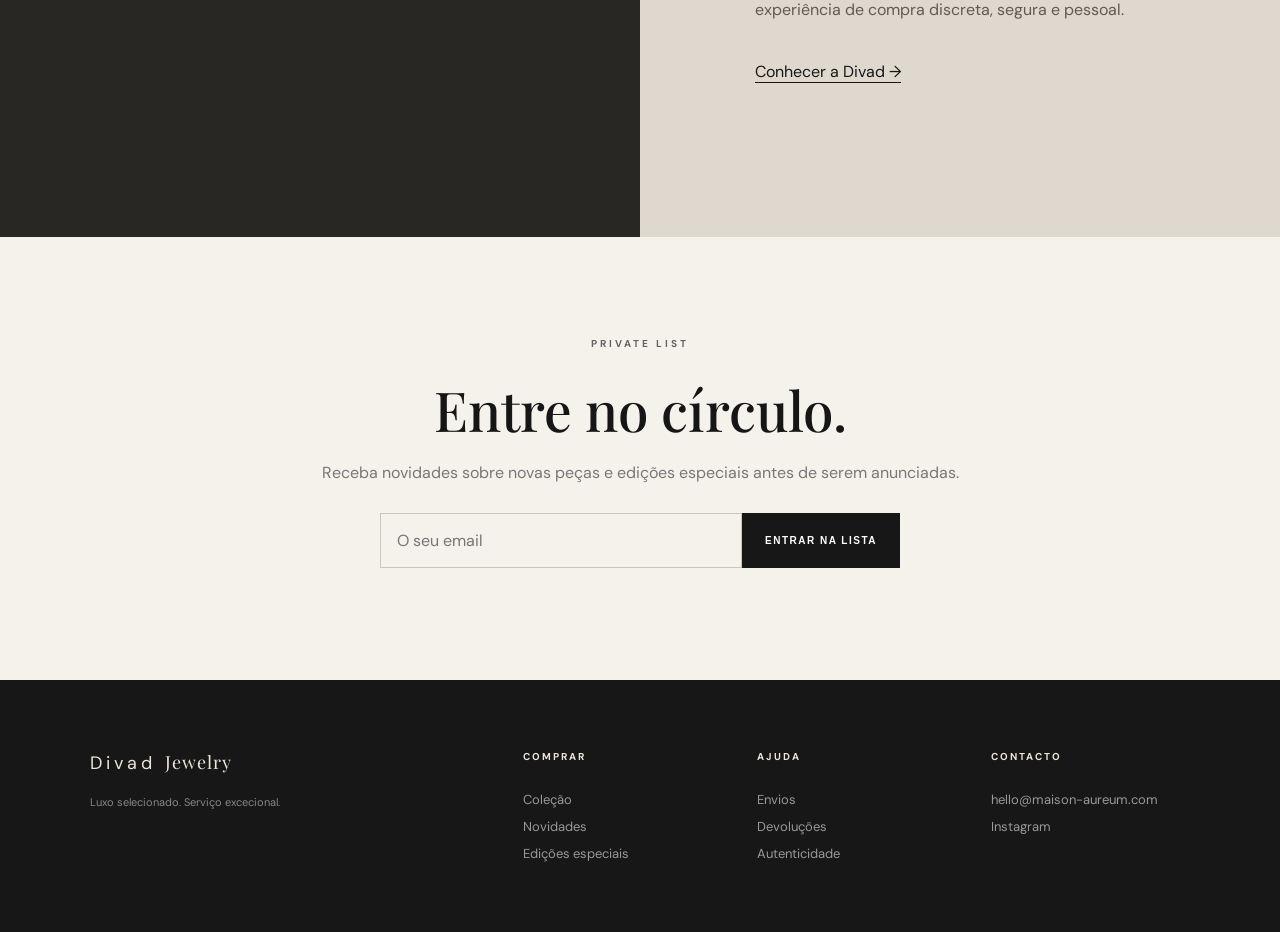
==== commit 23162334: "TERCEIRA" ====
--- a/index.html
+++ b/index.html
@@ -12,7 +12,7 @@
   <script src="https://identity.netlify.com/v1/netlify-identity-widget.js"></script>
 </head>
 <body>
-  <div class="announcement">ENTREGA SEGURA · AUTENTICIDADE GARANTIDA · ENVIO EM PORTUGAL E TODA EUROPA </div>
+  <div class="announcement">ENTREGAS SEGURAS · AUTENTICIDADE GARANTIDA · ENVIO EM PORTUGAL E TODA EUROPA </div>
 
   <header class="header">
     <a class="logo" href="#"><span> DIVAD JEWELRY</span></a>
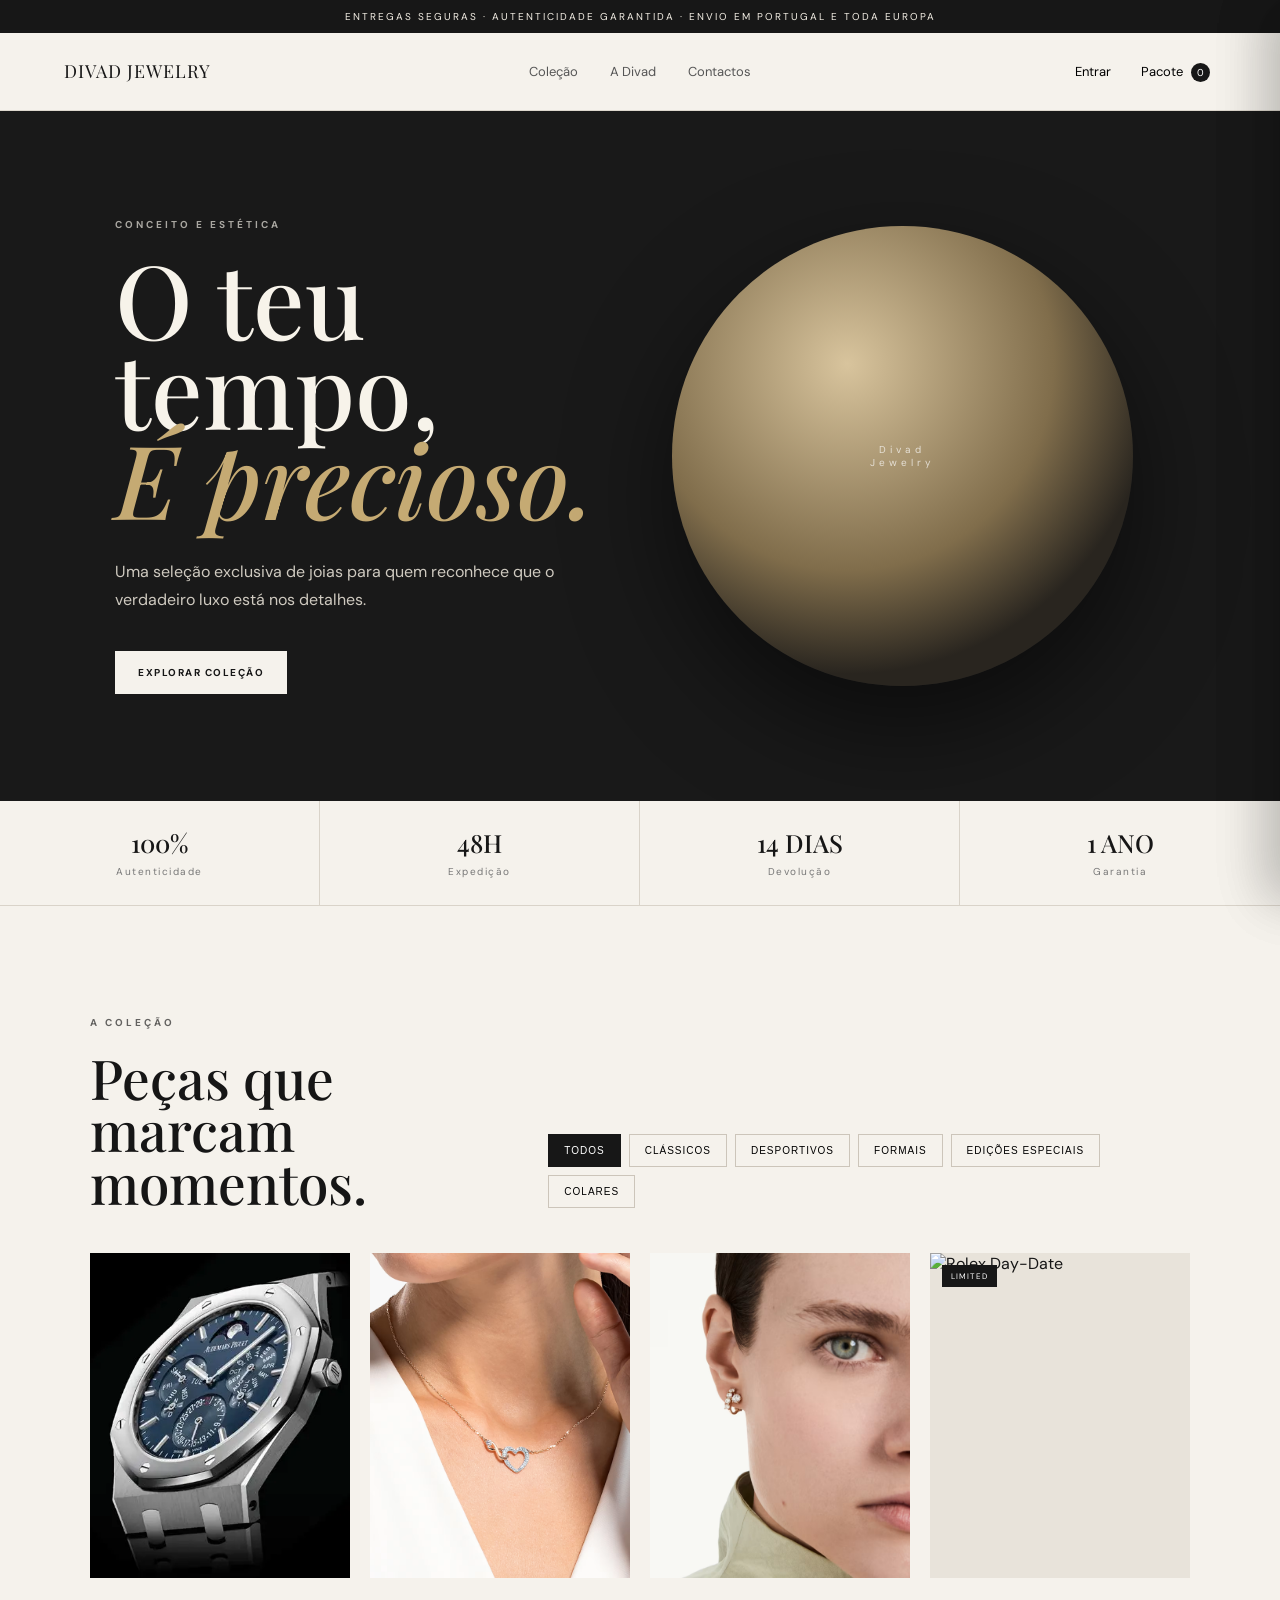
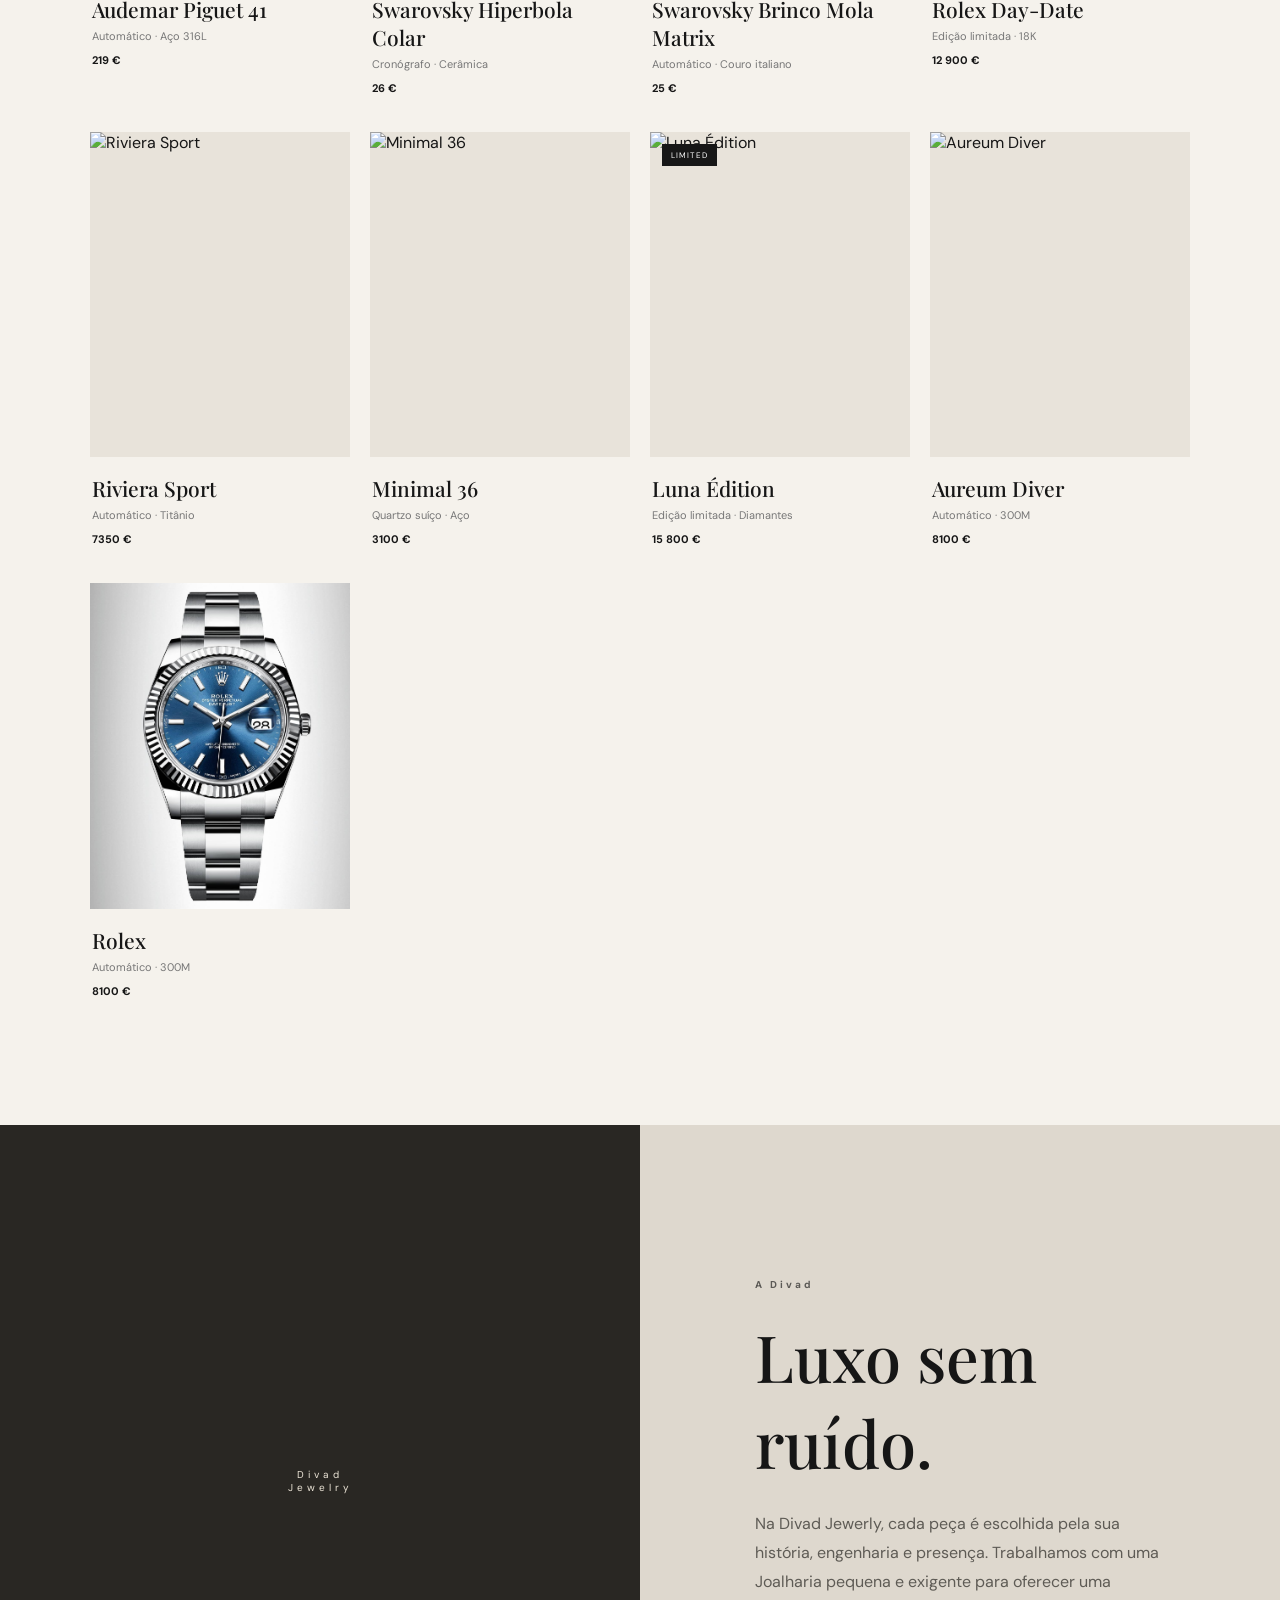
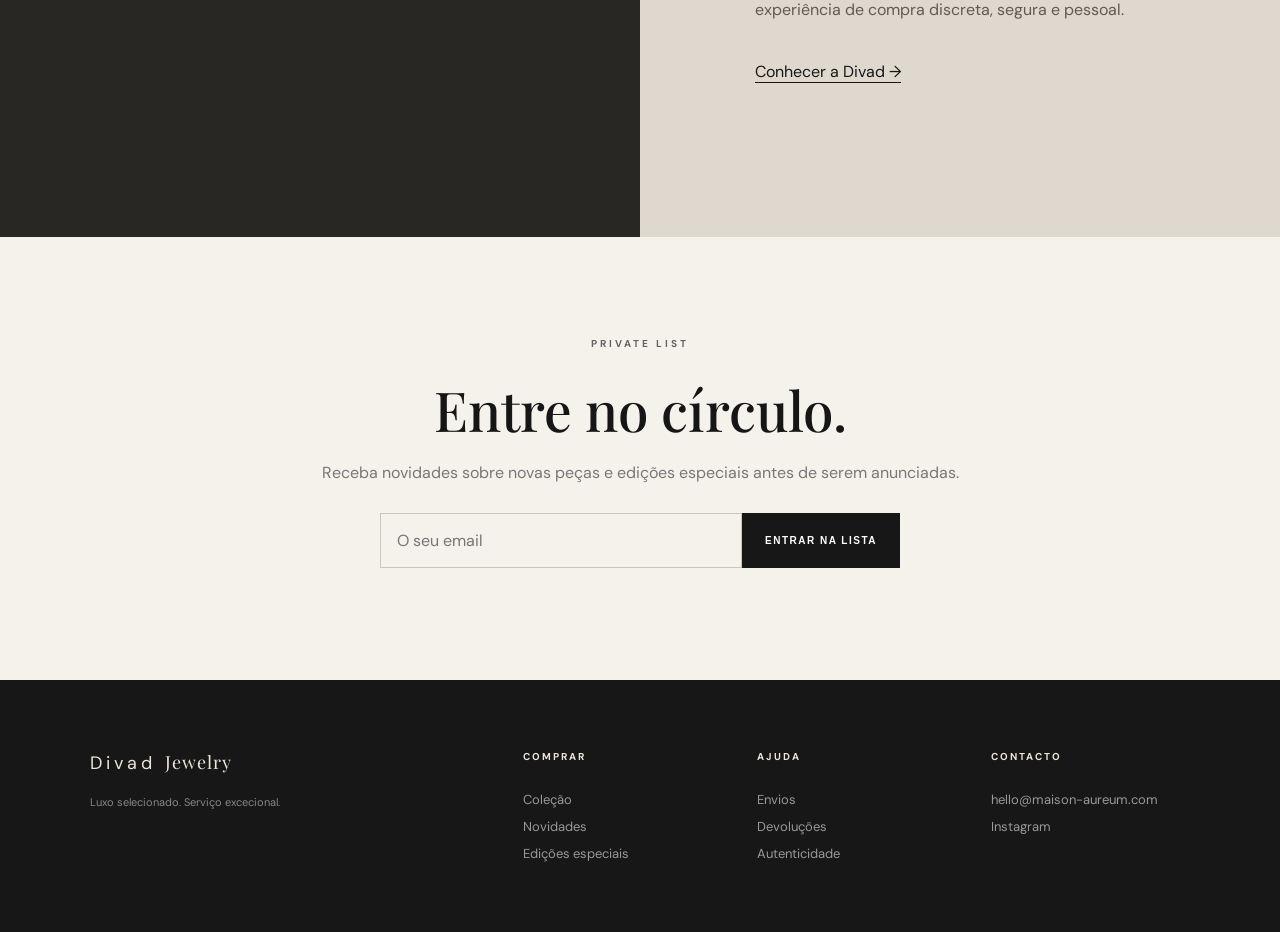
==== commit f746bfc3: "Add Supabase script and update Instagram link target Added Supabase CDN script to the HTML file and " ====
--- a/index.html
+++ b/index.html
@@ -9,6 +9,9 @@
   <link rel="preconnect" href="https://fonts.gstatic.com" crossorigin>
   <link href="https://fonts.googleapis.com/css2?family=DM+Sans:wght@400;500;600;700&family=Playfair+Display:wght@500;600&display=swap" rel="stylesheet">
   <link rel="stylesheet" href="style.css">
+  
+  <!-- Biblioteca Oficial do Supabase CDN -->
+  <script src="https://cdn.jsdelivr.net/npm/@supabase/supabase-js@2"></script>
   <script src="https://identity.netlify.com/v1/netlify-identity-widget.js"></script>
 </head>
 <body>
@@ -58,9 +61,9 @@
           <button class="filter active" data-filter="all">Todos</button>
           <button class="filter" data-filter="classic">Clássicos</button>
           <button class="filter" data-filter="sport">Desportivos</button>
-           <button class="filter" data-filter="sport">Formais</button>
+          <button class="filter" data-filter="sport">Formais</button>
           <button class="filter" data-filter="limited">Edições especiais</button>
-           <button class="filter" data-filter="colares">Colares</button>
+          <button class="filter" data-filter="colares">Colares</button>
         </div>
       </div>
       <div class="products" id="products"></div>
@@ -92,7 +95,7 @@
     <div class="footer-brand">Divad <span>Jewelry</span><p>Luxo selecionado. Serviço excecional.</p></div>
     <div><h4>Comprar</h4><a href="#colecao">Coleção</a><a href="#">Novidades</a><a href="#">Edições especiais</a></div>
     <div><h4>Ajuda</h4><a href="#">Envios</a><a href="#">Devoluções</a><a href="#">Autenticidade</a></div>
-    <div><h4>Contacto</h4><a href="mailto:hello@maison-aureum.com">hello@maison-aureum.com</a><a href="https://www.instagram.com/divadjewerly.pt?utm_source=ig_web_button_share_sheet&stkn=ZDNlZDc0MzIxNw==">Instagram</a><a 
+    <div><h4>Contacto</h4><a href="mailto:hello@maison-aureum.com">hello@maison-aureum.com</a><a href="https://www.instagram.com/divadjewerly.pt?utm_source=ig_web_button_share_sheet&stkn=ZDNlZDc0MzIxNw==" target="_blank">Instagram</a></div>
   </footer>
 
   <aside class="cart" id="cart">
@@ -102,6 +105,7 @@
     <button class="btn btn-dark checkout" id="checkout">Finalizar compra</button>
     <small class="checkout-note">Pagamento seguro via PayPal ou MB WAY.</small>
   </aside>
+
   <aside class="cart account" id="accountPanel">
     <div class="cart-head"><h3>A minha conta</h3><button id="closeAccount">×</button></div>
     <div class="cart-items account-body">
@@ -169,4 +173,4 @@
 
   <script src="script.js"></script>
 </body>
-</html>+</html>
